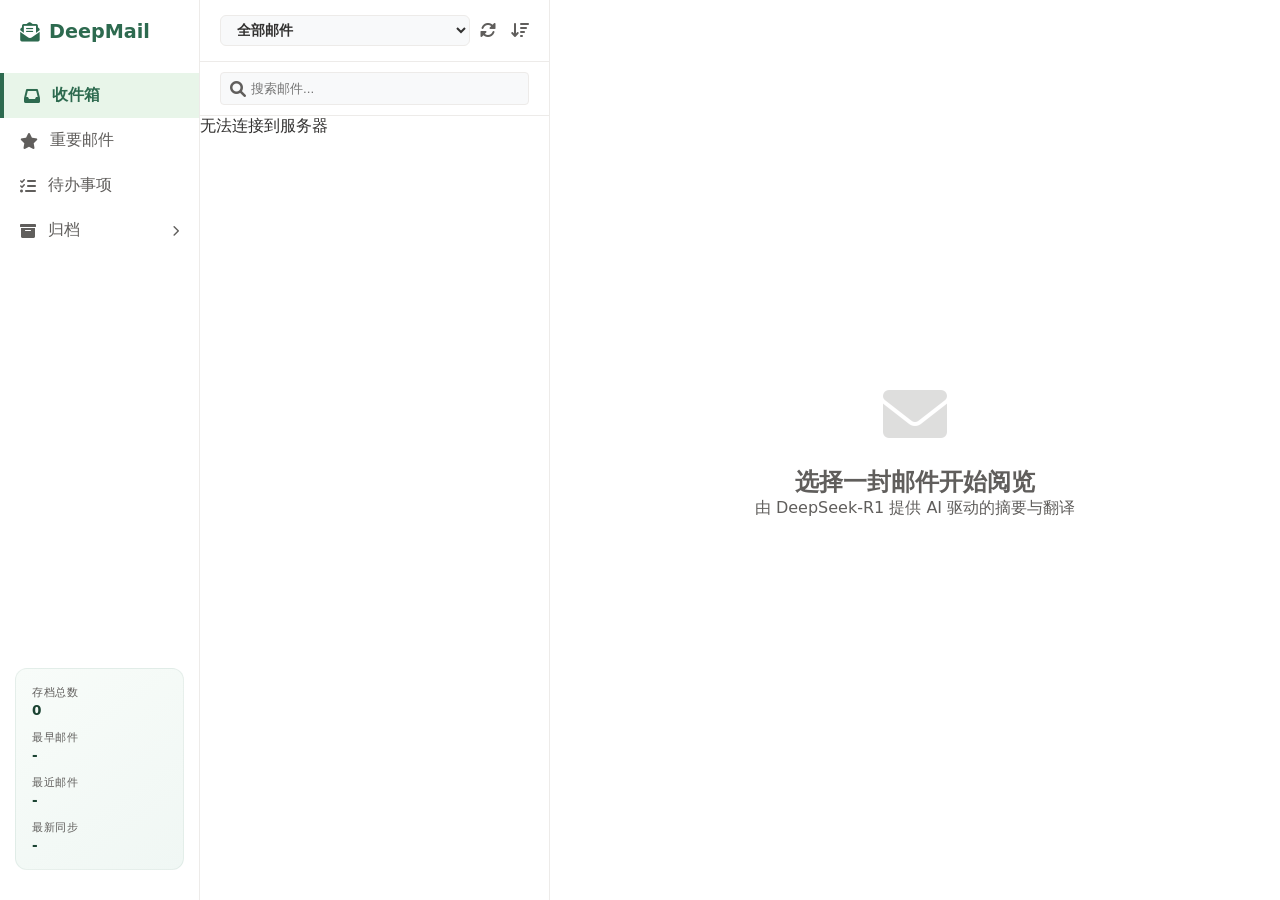
==== static/index.html @ 287cd0b7 "Initial commit: DeepMail AI Assistant - Secure and intelligent email archiving system" ====
<!DOCTYPE html>
<html lang="zh-CN">
<head>
    <meta charset="UTF-8">
    <meta name="viewport" content="width=device-width, initial-scale=1.0">
    <title>DeepMail AI - 智能邮件审计系统</title>
    <link rel="stylesheet" href="/static/css/styles.css?v=1.7">
    <link rel="stylesheet" href="https://cdnjs.cloudflare.com/ajax/libs/font-awesome/6.0.0/css/all.min.css">
</head>
<body class="light-theme">
    <div class="app-container">
        <!-- Sidebar: Folders (Simplified) -->
        <nav class="sidebar">
            <div class="logo">
                <i class="fas fa-envelope-open-text"></i>
                <span>DeepMail</span>
            </div>
            <ul class="folder-list">
                <li id="folder-inbox" class="active"><div class="folder-item"><i class="fas fa-inbox"></i> <span>收件箱</span></div></li>
                <li id="folder-important"><div class="folder-item"><i class="fas fa-star"></i> <span>重要邮件</span></div></li>
                <li id="folder-tasks"><div class="folder-item"><i class="fas fa-tasks"></i> <span>待办事项</span></div></li>
                <li id="folder-archive" class="expandable">
                    <div class="folder-header" id="archive-header">
                        <i class="fas fa-archive"></i>
                        <span>归档</span>
                        <i class="fas fa-chevron-right toggle-icon"></i>
                    </div>
                    <ul class="sub-folder-list" id="category-list">
                        <!-- Loaded dynamically via JS for a cleaner experience -->
                    </ul>
                </li>
            </ul>
            <div class="stats-card">
                <!-- 同步进度条 (实时) -->
                <div id="sync-progress-container" class="sync-progress" style="display: none;">
                    <div class="sync-header">
                        <span id="sync-status-text">正在初始化...</span>
                        <span id="sync-percent">5%</span>
                    </div>
                    <div class="progress-track">
                        <div id="sync-progress-bar" class="progress-fill" style="width: 5%"></div>
                    </div>
                    <div id="sync-detail-text" class="sync-detail">准备同步...</div>
                </div>

                <div class="stat-item">
                    <span class="stat-label">存档总数</span>
                    <span class="stat-value" id="stat-total">0</span>
                </div>
                <div class="stat-item">
                    <span class="stat-label">最早邮件</span>
                    <span class="stat-value" id="stat-earliest">-</span>
                </div>
                <div class="stat-item">
                    <span class="stat-label">最近邮件</span>
                    <span class="stat-value" id="stat-latest">-</span>
                </div>
                <div class="stat-item">
                    <span class="stat-label">最新同步</span>
                    <span class="stat-value" id="stat-last-activity">-</span>
                </div>
            </div>
        </nav>

        <!-- Middle Panel: Email List -->
        <section class="email-list-panel">
            <div class="panel-header">
                <div class="filter-container">
                    <select id="filter-importance" class="filter-select">
                        <option value="all">全部邮件</option>
                        <option value="high">重要邮件</option>
                        <option value="low">普通邮件</option>
                    </select>
                </div>
                <div class="actions">
                    <button id="refresh-btn" title="刷新"><i class="fas fa-sync-alt"></i></button>
                    <button id="sort-btn" title="排序"><i class="fas fa-sort-amount-down"></i></button>
                </div>
            </div>
            <div class="search-bar">
                <i class="fas fa-search"></i>
                <input type="text" placeholder="搜索邮件...">
            </div>
            <div class="email-items" id="email-list">
                <!-- Data will be injected here -->
                <div class="loading">加载中...</div>
            </div>
        </section>

        <!-- Main Panel: Email Content -->
        <main class="content-panel" id="content-panel">
            <div class="welcome-view" id="welcome-view">
                <i class="fas fa-envelope"></i>
                <h2>选择一封邮件开始阅览</h2>
                <p>由 DeepSeek-R1 提供 AI 驱动的摘要与翻译</p>
            </div>

            <div class="detail-view hidden" id="detail-view">
                <!-- Detail Header -->
                <header class="detail-header">
                    <div class="subject-line">
                        <h1 id="detail-subject">邮件主题</h1>
                        <div class="header-tags">
                            <span class="tag category-tag" id="detail-category">分类</span>
                            <span class="tag importance-tag" id="detail-importance">高</span>
                        </div>
                    </div>
                    <div class="sender-info">
                        <div class="avatar" id="detail-avatar">?</div>
                        <div class="sender-meta">
                            <strong id="detail-sender-name">发件人</strong>
                            <span id="detail-date">日期</span>
                        </div>
                    </div>
                    <div class="ai-summary-box">
                        <div class="ai-header"><i class="fas fa-robot"></i> AI 摘要</div>
                        <p id="detail-summary">AI 正在分析这封邮件...</p>
                    </div>
                </header>

                <!-- Dual View Controls -->
                <div class="view-controls">
                    <button id="btn-split">并排对照</button>
                    <button id="btn-original">仅原文</button>
                    <button class="active" id="btn-translation">仅翻译</button>
                </div>

                <!-- Dual Body: Sync Scrolling -->
                <div class="body-container only-translation" id="body-container">
                    <div class="body-pane original-pane" id="pane-original">
                        <div class="pane-label">原文 (Original)</div>
                        <div class="raw-content" id="content-original"></div>
                    </div>
                    <div class="body-pane translation-pane" id="pane-translation">
                        <div class="pane-label">翻译 (Translation)</div>
                        <div class="raw-content" id="content-translation"></div>
                    </div>
                </div>

                <!-- Action Items Footer -->
                <footer class="detail-footer" id="action-items-footer">
                    <div class="ai-header toggle-header" id="toggle-action-items">
                        <span><i class="fas fa-clipboard-check"></i> 行动建议 (Action Items)</span>
                        <i class="fas fa-chevron-down toggle-icon"></i>
                    </div>
                    <ul class="action-list collapsed" id="detail-action-items">
                        <!-- Action items injected here -->
                    </ul>
                </footer>
            </div>
        </main>
    </div>
    <script src="/static/js/app.js?v=1.9"></script>
</body>
</html>
---- static/css/styles.css ----
/* DeepMail Sage - Design System */
:root {
    --bg-primary: #ffffff;
    --bg-secondary: #f8f9fa;
    --bg-active: #e8f5e9;
    --border-color: #edebe9;
    --text-main: #323130;
    --text-muted: #605e5c;
    --accent-sage: #2d6a4f;
    --accent-sage-dark: #1b4332;
    --accent-mint: #d8f3dc;
    --important-red: #d13438;
    --sidebar-width: 200px;
    --list-width: 350px;
    --shadow-subtle: 0 2px 4px rgba(0, 0, 0, 0.05);
}

* {
    box-sizing: border-box;
    margin: 0;
    padding: 0;
}

body {
    font-family: 'Segoe UI', system-ui, -apple-system, sans-serif;
    color: var(--text-main);
    background-color: var(--bg-secondary);
    height: 100vh;
    overflow: hidden;
}

.app-container {
    display: flex;
    height: 100vh;
}

/* --- Sidebar --- */
.sidebar {
    width: var(--sidebar-width);
    background-color: var(--bg-primary);
    border-right: 1px solid var(--border-color);
    display: flex;
    flex-direction: column;
    padding: 20px 0;
}

.logo {
    padding: 0 20px 30px;
    font-size: 1.2rem;
    font-weight: bold;
    color: var(--accent-sage);
    display: flex;
    align-items: center;
    gap: 10px;
}

.folder-list {
    list-style: none;
    flex: 1;
}

/* Base style for all sidebar items */
.folder-list li {
    list-style: none;
    cursor: pointer;
    transition: all 0.2s;
}

/* Header/Main Level items */
.folder-list>li>.folder-item,
.folder-list>li>.folder-header {
    padding: 12px 20px;
    display: flex;
    align-items: center;
    gap: 12px;
    color: var(--text-muted);
}

.folder-list li:hover>.folder-item,
.folder-list li:hover>.folder-header {
    background-color: var(--bg-secondary);
}

/* Active State for Main Folders */
.folder-list li.active>.folder-item,
.folder-list li.active>.folder-header {
    background-color: var(--bg-active);
    color: var(--accent-sage);
    font-weight: 600;
    border-left: 4px solid var(--accent-sage);
}

/* Archive Expandable Logic */
.expandable {
    display: block !important;
    /* Ensure vertical flow regardless of other rules */
    width: 100%;
}

.folder-header {
    width: 100%;
    display: flex !important;
    align-items: center;
    gap: 12px;
}

.folder-header .toggle-icon {
    margin-left: auto;
    font-size: 0.7rem;
    transition: transform 0.3s ease;
}

.folder-header.expanded .toggle-icon {
    transform: rotate(90deg);
}

/* Sub-folder List (Accordion) */
.sub-folder-list {
    list-style: none;
    max-height: 0;
    overflow: hidden;
    transition: all 0.3s cubic-bezier(0.4, 0, 0.2, 1);
    background-color: #fafbfb;
}

.expandable.expanded .sub-folder-list {
    max-height: 500px;
    border-bottom: 1px solid var(--border-color);
}

.sub-folder-list li {
    padding: 10px 20px 10px 48px;
    /* Proper indentation */
    font-size: 0.85rem;
    color: var(--text-muted);
    transition: all 0.2s;
    border-left: 4px solid transparent;
    /* Keep layout stable */
}

.sub-folder-list li:hover {
    background-color: #f0f7f4;
    color: var(--accent-sage);
}

.sub-folder-list li.active {
    color: var(--accent-sage);
    font-weight: 600;
    background-color: #f2f8f6;
    border-left: 4px solid var(--accent-sage);
}

/* Category Indicators in Sidebar */
.category-pill {
    display: inline-block;
    width: 12px;
    height: 8px;
    border-radius: 3px;
    margin-right: 10px;
}

/* Color Mapping (Sync with badges) */
.dot-course,
.dot-bg-course {
    background-color: #1976d2;
}

.dot-research,
.dot-bg-research {
    background-color: #00838F;
}

.dot-seminar,
.dot-bg-seminar {
    background-color: #7b1fa2;
}

.dot-financial,
.dot-bg-financial {
    background-color: #fbc02d;
}

.dot-career,
.dot-bg-career {
    background-color: #C2185B;
}

.dot-campus,
.dot-bg-campus {
    background-color: #5D4037;
}

.dot-notification,
.dot-bg-notification {
    background-color: #388e3c;
}

.dot-social,
.dot-bg-social {
    background-color: #f57c00;
}

.dot-external,
.dot-bg-external {
    background-color: #6A1B9A;
}

.dot-promotion,
.dot-bg-promotion {
    background-color: #616161;
}

.dot-other,
.dot-bg-other {
    background-color: #455a64;
}




.stats-card {
    padding: 20px;
    font-size: 0.85rem;
    color: var(--text-muted);
    border-top: 1px solid var(--border-color);
}

/* --- Email List Panel --- */
.email-list-panel {
    width: var(--list-width);
    background-color: var(--bg-primary);
    border-right: 1px solid var(--border-color);
    display: flex;
    flex-direction: column;
}

.panel-header {
    padding: 15px 20px;
    display: flex;
    justify-content: space-between;
    align-items: center;
    border-bottom: 1px solid var(--border-color);
}

.filter-container {
    flex: 1;
}

.filter-select {
    width: 100%;
    padding: 6px 12px;
    border: 1px solid var(--border-color);
    border-radius: 6px;
    background-color: var(--bg-secondary);
    color: var(--text-main);
    font-size: 0.85rem;
    font-weight: 600;
    cursor: pointer;
    outline: none;
    transition: all 0.2s;
}

.filter-select:hover {
    border-color: var(--accent-sage);
}

.filter-select:focus {
    border-color: var(--accent-sage);
    box-shadow: 0 0 0 2px rgba(45, 106, 79, 0.1);
}

.actions button {
    background: none;
    border: none;
    color: var(--text-muted);
    cursor: pointer;
    margin-left: 10px;
    font-size: 1rem;
}

.search-bar {
    padding: 10px 20px;
    position: relative;
    border-bottom: 1px solid var(--border-color);
}

.search-bar i {
    position: absolute;
    left: 30px;
    top: 50%;
    transform: translateY(-50%);
    color: var(--text-muted);
}

.search-bar input {
    width: 100%;
    padding: 8px 10px 8px 30px;
    border: 1px solid var(--border-color);
    border-radius: 4px;
    background-color: var(--bg-secondary);
    outline: none;
}

.email-items {
    flex: 1;
    overflow-y: auto;
}

.email-item {
    padding: 15px 20px;
    border-bottom: 1px solid var(--border-color);
    cursor: pointer;
    display: flex;
    gap: 12px;
    position: relative;
    transition: background 0.2s;
}

.email-item:hover {
    background-color: #f0f7f4;
    transform: translateX(4px);
    transition: all 0.3s cubic-bezier(0.25, 0.8, 0.25, 1);
}

.email-item.unread {
    background-color: var(--bg-secondary);
}

.email-item.active {
    background-color: #e8f3ee;
    border-left: 5px solid var(--accent-sage);
    padding-left: 15px;
    box-shadow: inset 4px 0 10px rgba(0, 0, 0, 0.03);
}

/* Importance Dot on the Left */
.importance-marker {
    width: 8px;
    height: 8px;
    border-radius: 50%;
    margin-top: 6px;
    flex-shrink: 0;
}

.importance-marker.high {
    background-color: var(--important-red);
    box-shadow: 0 0 5px rgba(209, 52, 56, 0.4);
}

.item-content {
    flex: 1;
    overflow: hidden;
}

.item-top {
    display: flex;
    justify-content: space-between;
    margin-bottom: 4px;
}

.item-sender {
    font-weight: 600;
    font-size: 0.9rem;
    white-space: nowrap;
    overflow: hidden;
    text-overflow: ellipsis;
}

.item-date {
    font-size: 0.75rem;
    color: var(--text-muted);
}

.item-subject {
    font-size: 0.85rem;
    font-weight: 500;
    margin-bottom: 4px;
    white-space: nowrap;
    overflow: hidden;
    text-overflow: ellipsis;
}

.item-summary {
    font-size: 0.8rem;
    color: var(--text-muted);
    display: -webkit-box;
    -webkit-line-clamp: 2;
    -webkit-box-orient: vertical;
    overflow: hidden;
}

/* --- Content Panel --- */
.content-panel {
    flex: 1;
    background-color: var(--bg-primary);
    overflow-y: auto;
    display: flex;
    flex-direction: column;
}

.welcome-view {
    margin: auto;
    text-align: center;
    color: var(--text-muted);
}

.welcome-view i {
    font-size: 4rem;
    margin-bottom: 20px;
    opacity: 0.2;
}

.detail-view {
    display: flex;
    flex-direction: column;
    height: 100%;
}

.detail-header {
    padding: 10px 30px;
    border-bottom: 1px solid var(--border-color);
}

.subject-line {
    display: flex;
    justify-content: space-between;
    align-items: flex-start;
    margin-bottom: 8px;
}

.subject-line h1 {
    font-size: 1.3rem !important; /* Targeted size */
    font-weight: 600;
    line-height: 1.4;
    color: #1a1a1a;
    margin: 0;
}

.tag {
    padding: 4px 10px;
    border-radius: 12px;
    font-size: 0.75rem;
    font-weight: bold;
}

.importance-tag {
    background-color: #fdeaea;
    color: var(--important-red);
}

.category-tag {
    background-color: var(--accent-mint);
    color: var(--accent-sage-dark);
}

.header-tags {
    display: flex;
    gap: 8px;
    margin-top: 10px;
}

/* Category Specific Badges in List */
.badge {
    padding: 2px 6px;
    border-radius: 4px;
    font-size: 0.7rem;
    font-weight: bold;
    margin-right: 5px;
}

.badge-course {
    background-color: #e3f2fd;
    color: #1976d2;
}

/* 蓝色 - 课程 */
.badge-seminar {
    background-color: #f3e5f5;
    color: #7b1fa2;
}

/* 紫色 - 讲座 */
.badge-financial {
    background-color: #fff9c4;
    color: #fbc02d;
}

/* 黄色 - 财务 */
.badge-notification {
    background-color: #e8f5e9;
    color: #388e3c;
}

/* 绿色 - 系统 */
.badge-social {
    background-color: #ffe0b2;
    color: #f57c00;
}

/* 橙色 - 社交 */
.badge-promotion {
    background-color: #f5f5f5;
    color: #616161;
}

/* 灰色 - 推广 */
.badge-research {
    background-color: #E0F7FA;
    color: #00838F;
}

/* 青色 - 研究 */
.badge-career {
    background-color: #FCE4EC;
    color: #C2185B;
}

/* 粉色 - 职业 */
.badge-campus {
    background-color: #EFEBE9;
    color: #5D4037;
}

/* 棕色 - 校内 */
.badge-external {
    background-color: #F3E5F5;
    color: #6A1B9A;
}

/* 深紫 - 校企 */
.badge-other {
    background-color: #eceff1;
    color: #455a64;
}

/* 蓝灰色 - 其他 */

.sender-info {
    display: flex;
    align-items: center;
    gap: 12px;
    margin-bottom: 10px;
}

.avatar {
    width: 36px;
    height: 36px;
    background-color: var(--accent-mint);
    color: var(--accent-sage-dark);
    border-radius: 50%;
    display: flex;
    align-items: center;
    justify-content: center;
    font-weight: bold;
    font-size: 1rem;
}

.sender-meta {
    display: flex;
    flex-direction: column;
}

.sender-meta span {
    font-size: 0.8rem;
    color: var(--text-muted);
}

.ai-summary-box {
    background: linear-gradient(135deg, #f8fbfa 0%, #f0f7f4 100%);
    border: 1px solid rgba(132, 169, 140, 0.2);
    border-left: 5px solid var(--accent-sage);
    border-radius: 12px;
    padding: 12px 18px;
    line-height: 1.6;
    box-shadow: 0 4px 20px rgba(0, 0, 0, 0.04);
    font-style: italic;
    font-size: 1rem;
    font-weight: 600;
    text-decoration: underline;
    text-underline-offset: 4px;
    text-decoration-color: rgba(45, 106, 79, 0.2);
    color: #2f3e46;
    position: relative;
}

.ai-summary-box::after {
    content: "AI INSIGHT";
    position: absolute;
    top: -10px;
    right: 20px;
    background: var(--accent-sage);
    color: white;
    font-size: 0.6rem;
    padding: 2px 8px;
    border-radius: 10px;
    font-weight: bold;
    letter-spacing: 1px;
}

.ai-header {
    font-size: 0.9rem;
    font-weight: bold;
    color: var(--accent-sage);
    margin-bottom: 8px;
    display: flex;
    align-items: center;
    gap: 8px;
}

/* --- Split View --- */
.view-controls {
    padding: 10px 40px;
    border-bottom: 1px solid var(--border-color);
    display: flex;
    gap: 10px;
}

.view-controls button {
    padding: 6px 15px;
    border: 1px solid var(--border-color);
    background: var(--bg-primary);
    border-radius: 20px;
    font-size: 0.8rem;
    cursor: pointer;
}

.view-controls button.active {
    background: var(--accent-sage);
    color: white;
    border-color: var(--accent-sage);
}

.body-container {
    flex: 1;
    display: flex;
    overflow: hidden;
    /* Scroll in individual panes */
}

.body-pane {
    flex: 1;
    overflow-y: auto;
    padding: 30px 40px;
    position: relative;
    border-right: 1px solid var(--border-color);
}

.pane-label {
    position: sticky;
    top: -30px;
    background: var(--accent-sage);
    color: white;
    font-size: 0.7rem;
    padding: 2px 10px;
    border-radius: 10px;
    display: inline-block;
    margin-bottom: 15px;
}

.raw-content {
    line-height: 1.8;
    color: var(--text-main);
    font-size: 0.95rem;
}

.body-container.only-original .translation-pane {
    display: none;
}

.body-container.only-original .original-pane {
    flex: 1;
}

.body-container.only-translation .original-pane {
    display: none;
}

.body-container.only-translation .translation-pane {
    flex: 1;
}

.hidden {
    display: none !important;
}

/* --- Footer --- */
.stats-card {
    padding: 16px;
    margin: 10px 15px;
    background: linear-gradient(145deg, #f8fcf9 0%, #f0f7f4 100%);
    border-radius: 12px;
    border: 1px solid rgba(45, 106, 79, 0.08);
}

.stat-item {
    display: flex;
    flex-direction: column;
    gap: 2px;
    margin-bottom: 12px;
}

.stat-item:last-child {
    margin-bottom: 0;
}

.stat-label {
    font-size: 0.7rem;
    color: var(--text-muted);
    text-transform: uppercase;
    letter-spacing: 0.5px;
}

.stat-value {
    font-size: 0.85rem;
    color: var(--accent-sage-dark);
    font-weight: 600;
}

.detail-footer {
    padding: 12px 40px;
    background-color: var(--bg-secondary);
    border-top: 1px solid var(--border-color);
    transition: all 0.3s ease;
}

.toggle-header {
    cursor: pointer;
    display: flex;
    justify-content: space-between;
    align-items: center;
    padding: 5px 0;
    user-select: none;
}

.toggle-header:hover {
    color: var(--accent-sage-dark);
}

.toggle-icon {
    transition: transform 0.3s ease;
    font-size: 0.9rem;
    color: var(--text-muted);
}

.action-list {
    list-style: none;
    margin-top: 10px;
    overflow: hidden;
    max-height: 500px;
    transition: max-height 0.3s ease, margin 0.3s ease, opacity 0.3s ease;
}

.action-list.collapsed {
    max-height: 0;
    margin-top: 0;
    opacity: 0;
    pointer-events: none;
}

.toggle-header.active .toggle-icon {
    transform: rotate(180deg);
}

.action-list li {
    padding: 8px 0;
    display: flex;
    align-items: center;
    gap: 10px;
    font-size: 0.9rem;
}

.action-list li::before {
    content: '\f14a';
    font-family: 'Font Awesome 5 Free';
    font-weight: 900;
    color: var(--accent-sage);
}

/* Scrollbar styling */
::-webkit-scrollbar {
    width: 6px;
}

::-webkit-scrollbar-track {
    background: transparent;
}

::-webkit-scrollbar-thumb {
    background: #ccc;
    border-radius: 10px;
}

::-webkit-scrollbar-thumb:hover {
    background: #999;
}

/* Loading Shimmer Effect */
.loading-shimmer {
    height: 200px;
    width: 100%;
    background: linear-gradient(90deg, #f0f0f0 25%, #f7f7f7 50%, #f0f0f0 75%);
    background-size: 200% 100%;
    animation: shimmer 1.5s infinite;
    border-radius: 8px;
    margin-bottom: 20px;
}

@keyframes shimmer {
    0% {
        background-position: 200% 0;
    }

    100% {
        background-position: -200% 0;
    }
}

/* 自定义旋转动画 */
.fa-spin-custom {
    animation: fa-spin 2s infinite linear;
}

@keyframes fa-spin {
    0% {
        transform: rotate(0deg);
    }
    100% {
        transform: rotate(359deg);
    }
}
/* --- 同步进度条样式 --- */
.sync-progress {
    margin: 10px 15px 20px 15px;
    padding: 15px;
    background: rgba(45, 106, 79, 0.05); /* Sage green tint */
    border-radius: 12px;
    border: 1px solid rgba(45, 106, 79, 0.1);
}

.sync-header {
    display: flex;
    justify-content: space-between;
    font-size: 13px;
    margin-bottom: 8px;
    font-weight: 500;
    color: var(--accent-sage);
}

.progress-track {
    height: 6px;
    background: rgba(0, 0, 0, 0.05);
    border-radius: 3px;
    overflow: hidden;
    margin-bottom: 8px;
}

.progress-fill {
    height: 100%;
    background: linear-gradient(90deg, var(--accent-sage), #84a98c);
    width: 5%;
    transition: width 0.4s cubic-bezier(0.4, 0, 0.2, 1);
    box-shadow: 0 0 10px rgba(45, 106, 79, 0.2);
}

.sync-detail {
    font-size: 11px;
    color: var(--text-muted);
    white-space: nowrap;
    overflow: hidden;
    text-overflow: ellipsis;
}
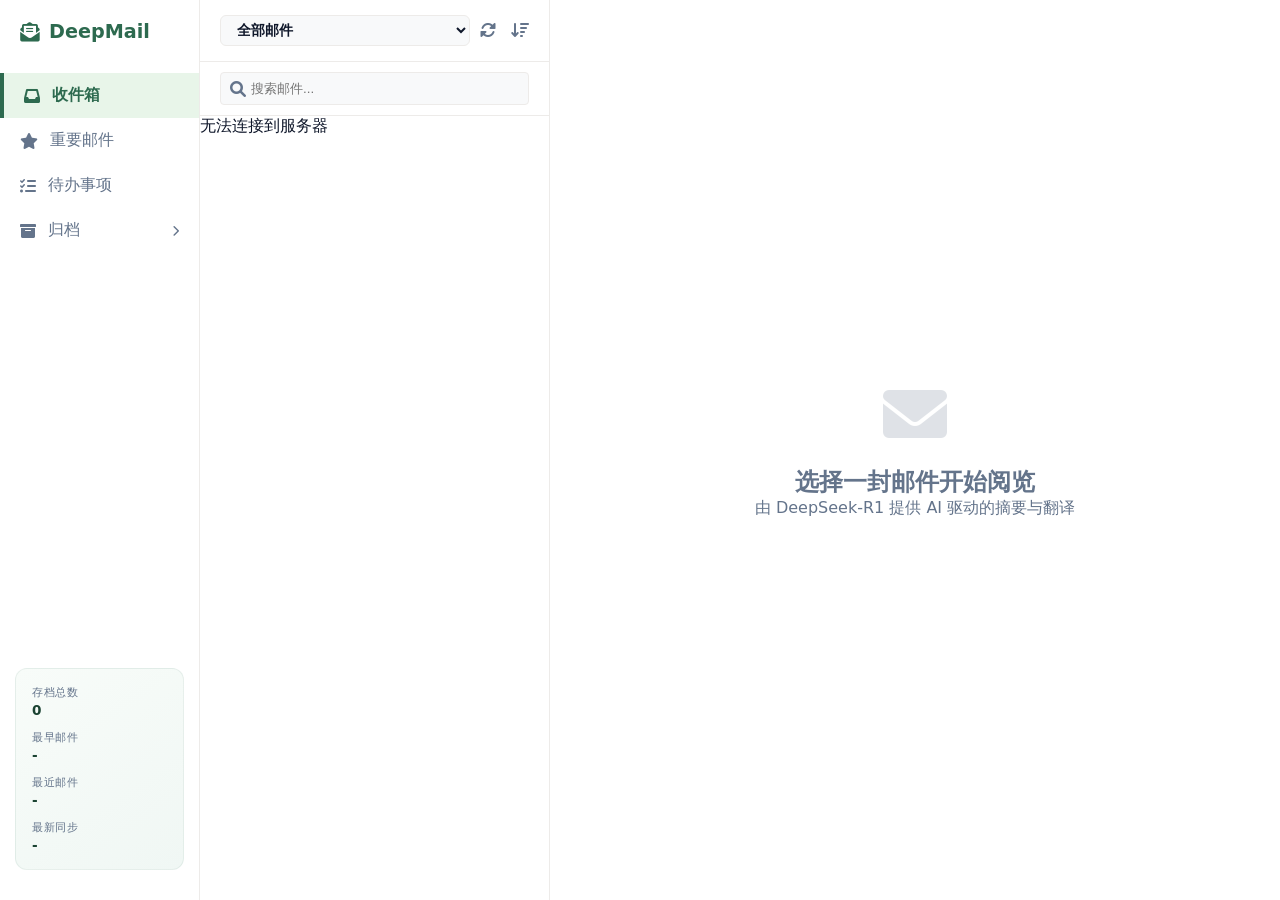
==== commit 01befd06: "finish todo page" ====
--- a/static/index.html
+++ b/static/index.html
@@ -4,7 +4,8 @@
     <meta charset="UTF-8">
     <meta name="viewport" content="width=device-width, initial-scale=1.0">
     <title>DeepMail AI - 智能邮件审计系统</title>
-    <link rel="stylesheet" href="/static/css/styles.css?v=1.7">
+    <link rel="stylesheet" href="/static/css/styles.css?v=2.2">
+    <link rel="stylesheet" href="/static/css/todo.css?v=2.2">
     <link rel="stylesheet" href="https://cdnjs.cloudflare.com/ajax/libs/font-awesome/6.0.0/css/all.min.css">
 </head>
 <body class="light-theme">
@@ -18,7 +19,7 @@
             <ul class="folder-list">
                 <li id="folder-inbox" class="active"><div class="folder-item"><i class="fas fa-inbox"></i> <span>收件箱</span></div></li>
                 <li id="folder-important"><div class="folder-item"><i class="fas fa-star"></i> <span>重要邮件</span></div></li>
-                <li id="folder-tasks"><div class="folder-item"><i class="fas fa-tasks"></i> <span>待办事项</span></div></li>
+                <li id="folder-tasks" onclick="window.location.href='/todo'"><div class="folder-item"><i class="fas fa-tasks"></i> <span>待办事项</span></div></li>
                 <li id="folder-archive" class="expandable">
                     <div class="folder-header" id="archive-header">
                         <i class="fas fa-archive"></i>
@@ -123,6 +124,10 @@
                     <button id="btn-split">并排对照</button>
                     <button id="btn-original">仅原文</button>
                     <button class="active" id="btn-translation">仅翻译</button>
+                    <!-- Move button here -->
+                    <button id="btn-add-todo" class="btn-icon-text" title="添加到待办事项">
+                        <i class="fas fa-plus-circle"></i> 设为待办
+                    </button>
                 </div>
 
                 <!-- Dual Body: Sync Scrolling -->
@@ -150,6 +155,6 @@
             </div>
         </main>
     </div>
-    <script src="/static/js/app.js?v=1.9"></script>
+    <script src="/static/js/app.js?v=2.0"></script>
 </body>
 </html>
--- a/static/css/todo.css
+++ b/static/css/todo.css
@@ -0,0 +1,692 @@
+:root {
+    --primary: #6366f1;
+    --primary-hover: #4f46e5;
+    --primary-light: rgba(99, 102, 241, 0.1);
+    --bg-main: #f1f5f9;
+    --bg-glass: rgba(255, 255, 255, 0.75);
+    --border-glass: rgba(255, 255, 255, 0.4);
+    --shadow-premium: 0 20px 50px rgba(0, 0, 0, 0.05), 0 5px 15px rgba(0, 0, 0, 0.03);
+    --text-main: #0f172a;
+    --text-muted: #64748b;
+    --success: #10b981;
+    --danger: #ef4444;
+    --warning: #f59e0b;
+    --glass-blur: 16px;
+}
+
+* {
+    margin: 0;
+    padding: 0;
+    box-sizing: border-box;
+}
+
+body.todo-theme {
+    font-family: 'Outfit', 'Inter', system-ui, -apple-system, sans-serif;
+    background-color: #f8fafc;
+    background-image: 
+        radial-gradient(at 0% 0%, rgba(99, 102, 241, 0.15) 0px, transparent 50%),
+        radial-gradient(at 100% 0%, rgba(16, 185, 129, 0.1) 0px, transparent 50%),
+        radial-gradient(at 100% 100%, rgba(99, 102, 241, 0.1) 0px, transparent 50%),
+        radial-gradient(at 0% 100%, rgba(245, 158, 11, 0.05) 0px, transparent 50%);
+    color: var(--text-main);
+    min-height: 100vh;
+    display: flex;
+    align-items: center;
+    justify-content: center;
+    overflow: hidden;
+}
+
+/* Animated Blobs in background */
+.blob {
+    position: absolute;
+    width: 600px;
+    height: 600px;
+    background: linear-gradient(135deg, rgba(99, 102, 241, 0.1) 0%, rgba(168, 85, 247, 0.1) 100%);
+    filter: blur(80px);
+    border-radius: 50%;
+    z-index: -1;
+    animation: move 25s infinite alternate;
+}
+
+.blob-2 {
+    width: 400px;
+    height: 400px;
+    background: rgba(16, 185, 129, 0.05);
+    left: 10%;
+    top: 20%;
+    animation-duration: 30s;
+}
+
+@keyframes move {
+    from { transform: translate(-10%, -10%) rotate(0deg); }
+    to { transform: translate(10%, 10%) rotate(360deg); }
+}
+
+.todo-container {
+    display: flex;
+    width: 100%;
+    max-width: 1300px;
+    height: 85vh;
+    gap: 24px;
+    padding: 20px;
+    position: relative;
+    z-index: 10;
+}
+
+/* Glassmorphism Panel Base */
+.glass-panel {
+    background: var(--bg-glass);
+    backdrop-filter: blur(var(--glass-blur));
+    -webkit-backdrop-filter: blur(var(--glass-blur));
+    border-radius: 32px;
+    border: 1px solid var(--border-glass);
+    box-shadow: var(--shadow-premium);
+    display: flex;
+    flex-direction: column;
+    overflow: hidden;
+}
+
+/* Left Section: Task List */
+.task-section {
+    flex: 1.6;
+    display: flex;
+    flex-direction: column;
+}
+
+.section-header {
+    padding: 32px 40px;
+    display: flex;
+    justify-content: space-between;
+    align-items: center;
+}
+
+.header-title-group h1 {
+    font-size: 2.2rem;
+    font-weight: 800;
+    letter-spacing: -0.03em;
+    background: linear-gradient(135deg, #1e293b 0%, #475569 100%);
+    -webkit-background-clip: text;
+    -webkit-text-fill-color: transparent;
+    margin-top: 8px;
+}
+
+.btn-back-pill {
+    display: inline-flex;
+    align-items: center;
+    gap: 8px;
+    padding: 8px 16px;
+    background: white;
+    border-radius: 100px;
+    color: var(--text-muted);
+    text-decoration: none;
+    font-size: 0.85rem;
+    font-weight: 600;
+    box-shadow: 0 2px 10px rgba(0,0,0,0.03);
+    transition: all 0.3s;
+    border: 1px solid rgba(0,0,0,0.03);
+}
+
+.btn-back-pill:hover {
+    color: var(--primary);
+    transform: translateX(-4px);
+    box-shadow: 0 4px 15px rgba(0,0,0,0.06);
+}
+
+.task-list-controls {
+    padding: 0 40px 20px 40px;
+    display: flex;
+    gap: 12px;
+}
+
+.search-box {
+    flex: 1;
+    position: relative;
+}
+
+.search-box i {
+    position: absolute;
+    left: 16px;
+    top: 50%;
+    transform: translateY(-50%);
+    color: var(--text-muted);
+    font-size: 0.9rem;
+}
+
+.search-box input {
+    width: 100%;
+    padding: 12px 16px 12px 44px;
+    background: rgba(255, 255, 255, 0.5);
+    border: 1px solid rgba(0,0,0,0.05);
+    border-radius: 16px;
+    outline: none;
+    font-size: 0.9rem;
+    transition: all 0.3s;
+}
+
+.search-box input:focus {
+    background: white;
+    border-color: var(--primary);
+    box-shadow: 0 0 0 4px rgba(99, 102, 241, 0.1);
+}
+
+.task-list {
+    flex: 1;
+    overflow-y: auto;
+    padding: 10px 40px 40px 40px;
+}
+
+.task-item {
+    background: white;
+    border-radius: 20px;
+    padding: 24px;
+    margin-bottom: 20px;
+    display: flex;
+    gap: 20px;
+    transition: all 0.4s cubic-bezier(0.175, 0.885, 0.32, 1.275);
+    border: 1px solid transparent;
+    box-shadow: 0 4px 6px rgba(0,0,0,0.01);
+}
+
+.task-item:hover {
+    transform: scale(1.02);
+    box-shadow: 0 15px 30px rgba(0,0,0,0.05);
+    border-color: rgba(99, 102, 241, 0.1);
+}
+
+.task-item.completed {
+    background: rgba(255, 255, 255, 0.4);
+    box-shadow: none;
+}
+
+.task-item.completed .task-title {
+    text-decoration: line-through;
+    color: var(--text-muted);
+}
+
+.priority-line {
+    width: 5px;
+    border-radius: 10px;
+}
+
+.priority-high { background: var(--danger); }
+.priority-normal { background: var(--primary); }
+.priority-low { background: var(--success); }
+
+.task-body { flex: 1; }
+
+.task-title {
+    font-size: 1.15rem;
+    font-weight: 700;
+    margin-bottom: 8px;
+    color: #1e293b;
+}
+
+.task-desc {
+    font-size: 0.95rem;
+    color: var(--text-muted);
+    line-height: 1.6;
+    margin-bottom: 16px;
+}
+
+.task-footer {
+    display: flex;
+    gap: 20px;
+    font-size: 0.8rem;
+    font-weight: 600;
+}
+
+.tag-pill {
+    display: inline-flex;
+    align-items: center;
+    gap: 6px;
+    padding: 4px 10px;
+    background: rgba(0, 0, 0, 0.03);
+    border-radius: 8px;
+    color: #475569;
+}
+
+.task-item-actions {
+    display: flex;
+    flex-direction: column;
+    justify-content: center;
+    gap: 12px;
+}
+
+.action-circle {
+    width: 42px;
+    height: 42px;
+    border-radius: 50%;
+    border: none;
+    background: #f8fafc;
+    cursor: pointer;
+    transition: all 0.3s;
+    color: var(--text-muted);
+    display: flex;
+    align-items: center;
+    justify-content: center;
+}
+
+.btn-done:hover { background: #dcfce7; color: var(--success); transform: scale(1.1); }
+.btn-delete-task:hover { background: #fee2e2; color: var(--danger); transform: scale(1.1); }
+
+/* Empty State */
+.empty-state {
+    text-align: center;
+    padding: 80px 40px;
+    display: flex;
+    flex-direction: column;
+    align-items: center;
+    justify-content: center;
+    background: rgba(255, 255, 255, 0.3);
+    border-radius: 24px;
+    border: 2px dashed rgba(0, 0, 0, 0.05);
+}
+
+.empty-state i {
+    font-size: 4rem;
+    color: var(--primary);
+    opacity: 0.15;
+    margin-bottom: 24px;
+}
+
+.empty-state h3 {
+    font-size: 1.2rem;
+    color: #334155;
+    margin-bottom: 8px;
+}
+
+.empty-state p {
+    color: var(--text-muted);
+    max-width: 200px;
+}
+
+/* Right Section: Calendar */
+.calendar-section {
+    flex: 1;
+    display: flex;
+    flex-direction: column;
+}
+
+.calendar-control-bar {
+    padding: 32px 32px 20px 32px;
+    display: flex;
+    justify-content: space-between;
+    align-items: center;
+}
+
+.current-month-label {
+    font-size: 1.3rem;
+    font-weight: 800;
+    color: var(--text-main);
+}
+
+.calendar-nav-btns {
+    display: flex;
+    gap: 8px;
+}
+
+.nav-btn {
+    width: 36px;
+    height: 36px;
+    border-radius: 12px;
+    border: 1px solid rgba(0,0,0,0.05);
+    background: white;
+    cursor: pointer;
+    transition: all 0.2s;
+    display: flex;
+    align-items: center;
+    justify-content: center;
+}
+
+.nav-btn:hover { background: var(--bg-main); color: var(--primary); border-color: var(--primary-light); }
+
+.calendar-body {
+    padding: 0 32px 32px 32px;
+}
+
+.weekdays-row {
+    display: grid;
+    grid-template-columns: repeat(7, 1fr);
+    margin-bottom: 12px;
+}
+
+.weekday {
+    text-align: center;
+    font-size: 0.75rem;
+    font-weight: 800;
+    text-transform: uppercase;
+    color: var(--text-muted);
+    letter-spacing: 0.05em;
+}
+
+.days-grid {
+    display: grid;
+    grid-template-columns: repeat(7, 1fr);
+    gap: 8px;
+}
+
+.day-cell {
+    aspect-ratio: 1;
+    display: flex;
+    align-items: center;
+    justify-content: center;
+    font-size: 0.95rem;
+    font-weight: 600;
+    border-radius: 16px;
+    cursor: pointer;
+    position: relative;
+    transition: all 0.3s cubic-bezier(0.4, 0, 0.2, 1);
+}
+
+.day-cell:hover:not(.other-month) {
+    background: white;
+    box-shadow: 0 4px 15px rgba(0,0,0,0.05);
+    transform: translateY(-2px);
+    color: var(--primary);
+}
+
+.day-cell.today-cell {
+    background: var(--primary);
+    color: white;
+    box-shadow: 0 8px 20px rgba(99, 102, 241, 0.4);
+}
+
+.day-cell.active-cell {
+    background: white;
+    border: 2px solid var(--primary);
+    color: var(--primary);
+}
+
+.day-cell.has-todos::after {
+    content: '';
+    position: absolute;
+    bottom: 6px;
+    width: 4px;
+    height: 4px;
+    background: currentColor;
+    border-radius: 50%;
+}
+
+.other-month {
+    opacity: 0.2;
+    cursor: default;
+}
+
+.calendar-legend {
+    margin: 20px 32px 32px 32px;
+    padding: 24px;
+    background: rgba(255, 255, 255, 0.4);
+    border-radius: 20px;
+}
+
+.legend-title {
+    font-size: 0.7rem;
+    font-weight: 800;
+    text-transform: uppercase;
+    color: var(--text-muted);
+    margin-bottom: 16px;
+}
+
+.legend-items {
+    display: flex;
+    flex-wrap: wrap;
+    gap: 16px;
+}
+
+.legend-pill {
+    display: flex;
+    align-items: center;
+    gap: 8px;
+    font-size: 0.8rem;
+    font-weight: 600;
+}
+
+.color-dot { width: 8px; height: 8px; border-radius: 50%; }
+
+/* Custom Scrollbar */
+::-webkit-scrollbar { width: 6px; }
+::-webkit-scrollbar-track { background: transparent; }
+::-webkit-scrollbar-thumb { background: rgba(0,0,0,0.1); border-radius: 10px; }
+::-webkit-scrollbar-thumb:hover { background: rgba(0,0,0,0.2); }
+
+/* Staggered Entrance */
+@keyframes itemEntrance {
+    from { opacity: 0; transform: translateY(30px) scale(0.95); }
+    to { opacity: 1; transform: translateY(0) scale(1); }
+}
+
+#toast {
+    animation: toastUp 0.5s cubic-bezier(0.175, 0.885, 0.32, 1.275);
+}
+
+@keyframes toastUp {
+    from { transform: translate(-50%, 100%); opacity: 0; }
+    to { transform: translate(-50%, 0); opacity: 1; }
+}
+
+/* --- Shared Todo UI Components (Used across all pages) --- */
+
+.btn-icon-text {
+    display: flex;
+    align-items: center;
+    gap: 8px;
+    padding: 6px 12px;
+    background: rgba(132, 169, 140, 0.1);
+    color: #2d6a4f; /* Matches sage dark */
+    border: 1px solid #52796f; /* Matches sage */
+    border-radius: 20px;
+    font-size: 0.8rem;
+    font-weight: 600;
+    cursor: pointer;
+    transition: all 0.3s cubic-bezier(0.4, 0, 0.2, 1);
+    margin-left: auto;
+}
+
+.btn-icon-text:hover {
+    background: #52796f;
+    color: white;
+    box-shadow: 0 4px 12px rgba(45, 106, 79, 0.2);
+}
+
+.btn-icon-text.success {
+    background: #4caf50;
+    border-color: #4caf50;
+    color: white;
+}
+
+.btn-icon-text:disabled {
+    opacity: 0.7;
+    cursor: wait;
+}
+
+/* --- Modal & Overlays --- */
+.modal-overlay {
+    position: fixed;
+    top: 0;
+    left: 0;
+    width: 100%;
+    height: 100%;
+    background: rgba(15, 23, 42, 0.4);
+    backdrop-filter: blur(8px);
+    display: flex;
+    align-items: center;
+    justify-content: center;
+    z-index: 1500;
+    transition: all 0.3s ease;
+}
+
+.modal-content {
+    width: 90%;
+    max-width: 550px;
+    background: rgba(255, 255, 255, 0.95);
+    border-radius: 20px;
+    padding: 0;
+    overflow: hidden;
+    animation: modalSlideUp 0.4s cubic-bezier(0.175, 0.885, 0.32, 1.275);
+    box-shadow: 0 25px 50px -12px rgba(0, 0, 0, 0.25);
+}
+
+@keyframes modalSlideUp {
+    from { transform: translateY(50px); opacity: 0; }
+    to { transform: translateY(0); opacity: 1; }
+}
+
+.modal-header {
+    padding: 24px 30px;
+    border-bottom: 1px solid rgba(0, 0, 0, 0.05);
+    display: flex;
+    justify-content: space-between;
+    align-items: center;
+}
+
+.modal-header h2 {
+    font-size: 1.2rem;
+    color: #1b4332;
+    margin: 0;
+}
+
+.modal-header h2 i {
+    margin-right: 10px;
+    color: #52796f;
+}
+
+.close-modal {
+    background: none;
+    border: none;
+    font-size: 1.5rem;
+    cursor: pointer;
+    color: #64748b;
+}
+
+.modal-body {
+    padding: 30px;
+}
+
+.input-row {
+    display: grid;
+    grid-template-columns: 1fr 1fr;
+    gap: 20px;
+    margin: 20px 0;
+}
+
+.input-group {
+    display: flex;
+    flex-direction: column;
+    gap: 8px;
+    margin-bottom: 20px;
+}
+
+.input-group label {
+    font-size: 0.85rem;
+    font-weight: 600;
+    color: #64748b;
+}
+
+.input-group input, 
+.input-group select, 
+.input-group textarea {
+    padding: 12px 14px;
+    border: 1px solid rgba(0, 0, 0, 0.1);
+    border-radius: 10px;
+    font-size: 0.95rem;
+    background: white;
+    outline: none;
+    transition: border-color 0.3s;
+}
+
+.input-group input:focus, 
+.input-group select:focus, 
+.input-group textarea:focus {
+    border-color: #52796f;
+}
+
+.modal-footer {
+    padding: 20px 30px;
+    background: rgba(0, 0, 0, 0.02);
+    display: flex;
+    justify-content: flex-end;
+    gap: 12px;
+}
+
+.btn-primary, .btn-secondary {
+    padding: 10px 24px;
+    border-radius: 12px;
+    font-weight: 600;
+    cursor: pointer;
+    transition: all 0.3s;
+    border: none;
+}
+
+.btn-primary {
+    background: #52796f;
+    color: white;
+}
+
+.btn-primary:hover {
+    background: #2d6a4f;
+}
+
+.btn-secondary {
+    background: rgba(0, 0, 0, 0.05);
+    color: #64748b;
+}
+
+.btn-secondary:hover {
+    background: rgba(0, 0, 0, 0.1);
+}
+
+/* AI Loading Spinner */
+.loading-box {
+    text-align: center;
+    color: white;
+}
+
+.spinner {
+    width: 50px;
+    height: 50px;
+    border: 4px solid rgba(255, 255, 255, 0.2);
+    border-top: 4px solid white;
+    border-radius: 50%;
+    animation: spin 1s linear infinite;
+    margin: 0 auto 20px;
+}
+
+@keyframes spin {
+    0% { transform: rotate(0deg); }
+    100% { transform: rotate(360deg); }
+}
+
+.hidden {
+    display: none !important;
+}
+
+/* AI Processing Skeleton Card */
+.task-item.ai-processing {
+    background: repeating-linear-gradient(
+        90deg,
+        rgba(255, 255, 255, 0.4),
+        rgba(255, 255, 255, 0.8) 50%,
+        rgba(255, 255, 255, 0.4) 100%
+    );
+    background-size: 200% 100%;
+    animation: skeletonShimmer 2s infinite linear;
+    border: 1px dashed rgba(99, 102, 241, 0.3);
+    pointer-events: none; /* Disable interactions while processing */
+}
+
+.task-item.ai-processing .task-title {
+    color: #475569;
+    display: flex;
+    align-items: center;
+    gap: 10px;
+}
+
+.task-item.ai-processing .task-title i {
+    color: var(--primary);
+    animation: spin 1s infinite linear;
+}
+
+@keyframes skeletonShimmer {
+    0% { background-position: -200% 0; }
+    100% { background-position: 200% 0; }
+}
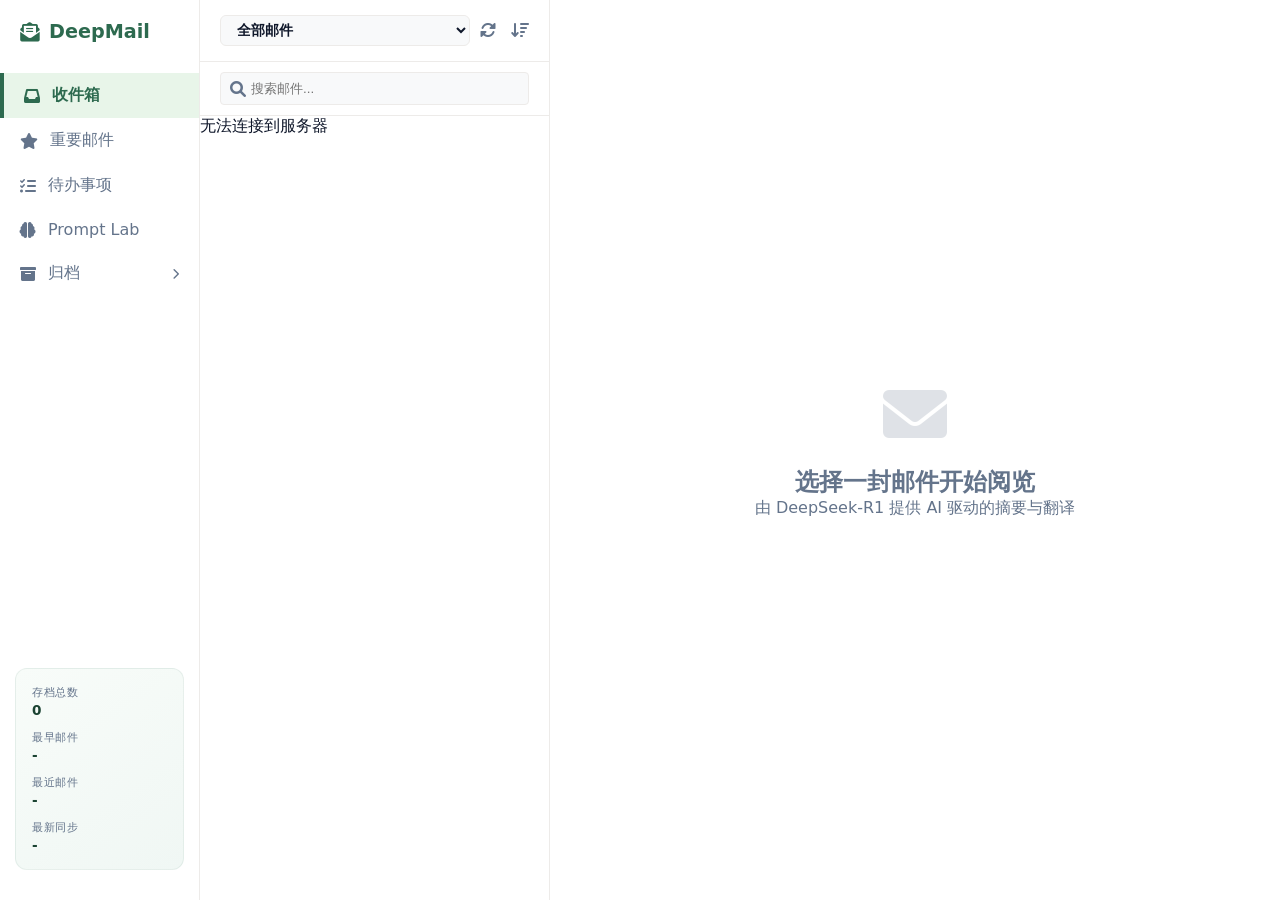
==== commit 1958fa29: "refinement add a prompt page" ====
--- a/static/index.html
+++ b/static/index.html
@@ -20,6 +20,7 @@
                 <li id="folder-inbox" class="active"><div class="folder-item"><i class="fas fa-inbox"></i> <span>收件箱</span></div></li>
                 <li id="folder-important"><div class="folder-item"><i class="fas fa-star"></i> <span>重要邮件</span></div></li>
                 <li id="folder-tasks" onclick="window.location.href='/todo'"><div class="folder-item"><i class="fas fa-tasks"></i> <span>待办事项</span></div></li>
+                <li id="folder-prompt-lab" onclick="window.location.href='/prompt-lab'"><div class="folder-item"><i class="fas fa-brain"></i> <span>Prompt Lab</span></div></li>
                 <li id="folder-archive" class="expandable">
                     <div class="folder-header" id="archive-header">
                         <i class="fas fa-archive"></i>
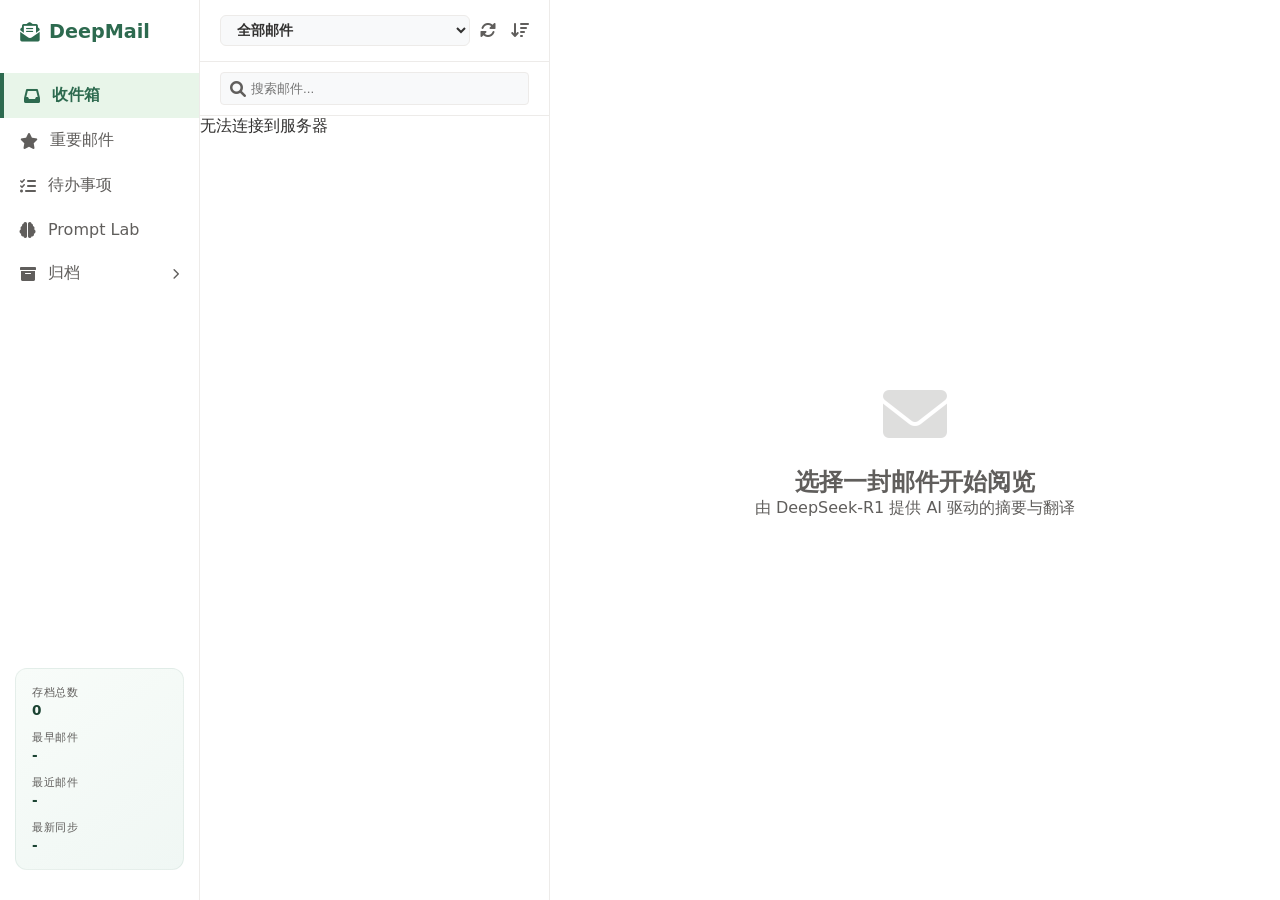
==== commit 6b401817: "Refactor: Modularized project structure, consolidated maintenance tools, and optimized frontend/back" ====
--- a/static/index.html
+++ b/static/index.html
@@ -4,6 +4,7 @@
     <meta charset="UTF-8">
     <meta name="viewport" content="width=device-width, initial-scale=1.0">
     <title>DeepMail AI - 智能邮件审计系统</title>
+    <link rel="stylesheet" href="/static/css/common.css?v=1.0">
     <link rel="stylesheet" href="/static/css/styles.css?v=2.2">
     <link rel="stylesheet" href="/static/css/todo.css?v=2.2">
     <link rel="stylesheet" href="https://cdnjs.cloudflare.com/ajax/libs/font-awesome/6.0.0/css/all.min.css">
@@ -156,6 +157,7 @@
             </div>
         </main>
     </div>
-    <script src="/static/js/app.js?v=2.0"></script>
+    <script src="/static/js/common.js?v=1.0"></script>
+    <script src="/static/js/app.js?v=2.1"></script>
 </body>
 </html>
--- a/static/css/common.css
+++ b/static/css/common.css
@@ -0,0 +1,56 @@
+/* DeepMail Common Styles & Design Tokens */
+
+:root {
+    --primary: #6366f1;
+    --primary-hover: #4f46e5;
+    --success: #10b981;
+    --danger: #ef4444;
+    --warning: #f59e0b;
+    --text-main: #0f172a;
+    --text-muted: #64748b;
+    --bg-glass: rgba(255, 255, 255, 0.75);
+    --border-glass: rgba(255, 255, 255, 0.4);
+    --shadow-premium: 0 20px 50px rgba(0, 0, 0, 0.05), 0 5px 15px rgba(0, 0, 0, 0.03);
+    --glass-blur: 16px;
+}
+
+/* Category Color System */
+.dot-course, .badge-course { background-color: #1976d2; color: white; }
+.dot-research, .badge-research { background-color: #00838F; color: white; }
+.dot-seminar, .badge-seminar { background-color: #7b1fa2; color: white; }
+.dot-financial, .badge-financial { background-color: #fbc02d; color: black; }
+.dot-career, .badge-career { background-color: #C2185B; color: white; }
+.dot-campus, .badge-campus { background-color: #5D4037; color: white; }
+.dot-notification, .badge-notification { background-color: #388e3c; color: white; }
+.dot-social, .badge-social { background-color: #f57c00; color: white; }
+.dot-external, .badge-external { background-color: #6A1B9A; color: white; }
+.dot-promotion, .badge-promotion { background-color: #616161; color: white; }
+.dot-other, .badge-other { background-color: #455a64; color: white; }
+
+/* Global Utilities */
+.hidden { display: none !important; }
+
+/* Shimmer Loading */
+.loading-shimmer {
+    background: linear-gradient(90deg, #f0f0f0 25%, #f7f7f7 50%, #f0f0f0 75%);
+    background-size: 200% 100%;
+    animation: shimmer 1.5s infinite;
+}
+
+@keyframes shimmer {
+    0% { background-position: -200% 0; }
+    100% { background-position: 200% 0; }
+}
+
+/* Common Components */
+.btn-icon-text {
+    display: flex;
+    align-items: center;
+    gap: 8px;
+    padding: 6px 12px;
+    border-radius: 20px;
+    font-size: 0.8rem;
+    font-weight: 600;
+    cursor: pointer;
+    transition: all 0.3s cubic-bezier(0.4, 0, 0.2, 1);
+}
--- a/static/css/styles.css
+++ b/static/css/styles.css
@@ -159,61 +159,7 @@
     margin-right: 10px;
 }
 
-/* Color Mapping (Sync with badges) */
-.dot-course,
-.dot-bg-course {
-    background-color: #1976d2;
-}
-
-.dot-research,
-.dot-bg-research {
-    background-color: #00838F;
-}
-
-.dot-seminar,
-.dot-bg-seminar {
-    background-color: #7b1fa2;
-}
-
-.dot-financial,
-.dot-bg-financial {
-    background-color: #fbc02d;
-}
-
-.dot-career,
-.dot-bg-career {
-    background-color: #C2185B;
-}
-
-.dot-campus,
-.dot-bg-campus {
-    background-color: #5D4037;
-}
-
-.dot-notification,
-.dot-bg-notification {
-    background-color: #388e3c;
-}
-
-.dot-social,
-.dot-bg-social {
-    background-color: #f57c00;
-}
-
-.dot-external,
-.dot-bg-external {
-    background-color: #6A1B9A;
-}
-
-.dot-promotion,
-.dot-bg-promotion {
-    background-color: #616161;
-}
-
-.dot-other,
-.dot-bg-other {
-    background-color: #455a64;
-}
+/* Category dots and badges moved to common.css */
 
 
 
@@ -459,79 +405,7 @@
     margin-top: 10px;
 }
 
-/* Category Specific Badges in List */
-.badge {
-    padding: 2px 6px;
-    border-radius: 4px;
-    font-size: 0.7rem;
-    font-weight: bold;
-    margin-right: 5px;
-}
-
-.badge-course {
-    background-color: #e3f2fd;
-    color: #1976d2;
-}
-
-/* 蓝色 - 课程 */
-.badge-seminar {
-    background-color: #f3e5f5;
-    color: #7b1fa2;
-}
-
-/* 紫色 - 讲座 */
-.badge-financial {
-    background-color: #fff9c4;
-    color: #fbc02d;
-}
-
-/* 黄色 - 财务 */
-.badge-notification {
-    background-color: #e8f5e9;
-    color: #388e3c;
-}
-
-/* 绿色 - 系统 */
-.badge-social {
-    background-color: #ffe0b2;
-    color: #f57c00;
-}
-
-/* 橙色 - 社交 */
-.badge-promotion {
-    background-color: #f5f5f5;
-    color: #616161;
-}
-
-/* 灰色 - 推广 */
-.badge-research {
-    background-color: #E0F7FA;
-    color: #00838F;
-}
-
-/* 青色 - 研究 */
-.badge-career {
-    background-color: #FCE4EC;
-    color: #C2185B;
-}
-
-/* 粉色 - 职业 */
-.badge-campus {
-    background-color: #EFEBE9;
-    color: #5D4037;
-}
-
-/* 棕色 - 校内 */
-.badge-external {
-    background-color: #F3E5F5;
-    color: #6A1B9A;
-}
-
-/* 深紫 - 校企 */
-.badge-other {
-    background-color: #eceff1;
-    color: #455a64;
-}
+/* Badges moved to common.css */
 
 /* 蓝灰色 - 其他 */
 
@@ -679,9 +553,7 @@
     flex: 1;
 }
 
-.hidden {
-    display: none !important;
-}
+/* Utility classes moved to common.css */
 
 /* --- Footer --- */
 .stats-card {
--- a/static/css/todo.css
+++ b/static/css/todo.css
@@ -1,18 +1,8 @@
 :root {
-    --primary: #6366f1;
-    --primary-hover: #4f46e5;
     --primary-light: rgba(99, 102, 241, 0.1);
     --bg-main: #f1f5f9;
-    --bg-glass: rgba(255, 255, 255, 0.75);
-    --border-glass: rgba(255, 255, 255, 0.4);
-    --shadow-premium: 0 20px 50px rgba(0, 0, 0, 0.05), 0 5px 15px rgba(0, 0, 0, 0.03);
-    --text-main: #0f172a;
-    --text-muted: #64748b;
-    --success: #10b981;
-    --danger: #ef4444;
-    --warning: #f59e0b;
-    --glass-blur: 16px;
-}
+}
+/* Redundant Indigo tokens moved to common.css */
 
 * {
     margin: 0;
@@ -91,6 +81,7 @@
     flex: 1.6;
     display: flex;
     flex-direction: column;
+    min-height: 0; /* Crucial for nested flexbox scrolling */
 }
 
 .section-header {
@@ -173,6 +164,7 @@
     flex: 1;
     overflow-y: auto;
     padding: 10px 40px 40px 40px;
+    min-height: 0; /* Crucial for nested flexbox scrolling */
 }
 
 .task-item {
@@ -656,9 +648,7 @@
     100% { transform: rotate(360deg); }
 }
 
-.hidden {
-    display: none !important;
-}
+/* Using global .hidden from common.css */
 
 /* AI Processing Skeleton Card */
 .task-item.ai-processing {
